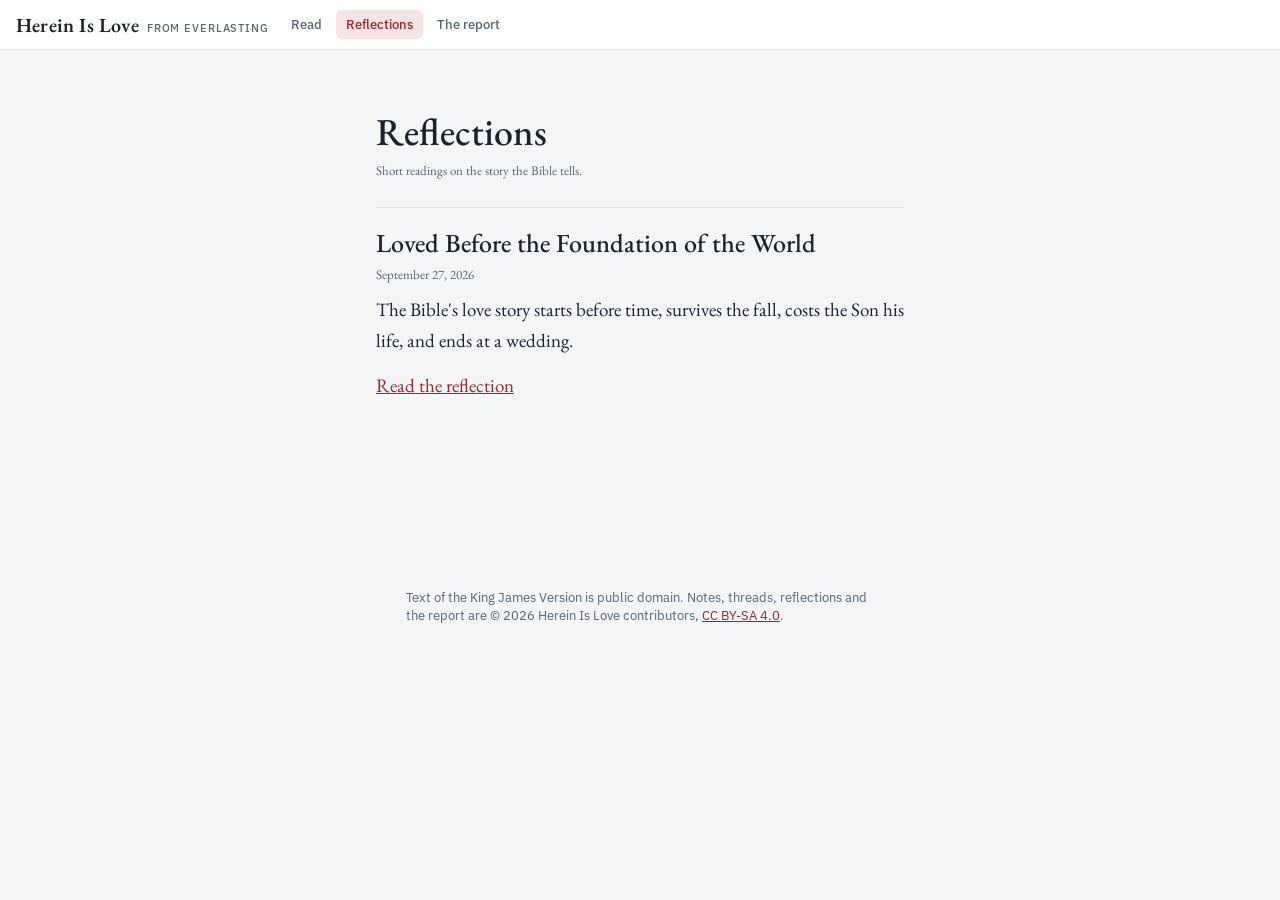
==== reflections.html @ a445bd6a "Add files via upload" ====
<!doctype html>
<html lang="en">
<head>
<meta charset="utf-8">
<meta name="viewport" content="width=device-width,initial-scale=1,viewport-fit=cover">
<title>Reflections · Herein Is Love</title>
<meta name="description" content="Short readings on the story the Bible tells, read in order.">
<link rel="preconnect" href="https://fonts.googleapis.com">
<link rel="preconnect" href="https://fonts.gstatic.com" crossorigin>
<link rel="stylesheet" href="https://fonts.googleapis.com/css2?family=EB+Garamond:ital,wght@0,400;0,500;0,600;1,400&family=IBM+Plex+Sans:wght@400;500;600&display=swap">
<link rel="stylesheet" href="assets/style.css">
</head>
<body>
<header class="bar">
  <div class="brand"><a href="./">Herein Is Love</a><small>From Everlasting</small></div>
  <nav class="nav" aria-label="Site"><a href="./">Read</a><a href="reflections.html" aria-current="page">Reflections</a><a href="report.html">The report</a></nav>
</header>
<main><article class="report" id="out"><p class="loading">Loading…</p></article></main>
<footer class="site-foot">Text of the King James Version is public domain. Notes, threads, reflections and the report are © 2026 Herein Is Love contributors, <a href="https://creativecommons.org/licenses/by-sa/4.0/">CC BY-SA 4.0</a>.</footer>
<script src="vendor/js-yaml.min.js"></script>
<script src="vendor/marked.umd.js"></script>
<script>
(async function () {
  const out = document.getElementById('out');
  const esc = t => String(t).replace(/[&<>"]/g, c => ({ '&': '&amp;', '<': '&lt;', '>': '&gt;', '"': '&quot;' }[c]));
  const get = u => fetch(u).then(r => { if (!r.ok) throw new Error(u); return r.text(); });
  const split = src => {
    const m = src.match(/^---\n([\s\S]*?)\n---\n?([\s\S]*)$/);
    return m ? { meta: jsyaml.load(m[1]) || {}, body: m[2] } : { meta: {}, body: src };
  };
  const fmtDate = d => {
    const iso = d instanceof Date ? d.toISOString().slice(0, 10) : String(d).slice(0, 10);
    const dt = new Date(iso + 'T12:00:00');
    return isNaN(dt) ? '' : dt.toLocaleDateString('en-US', { year: 'numeric', month: 'long', day: 'numeric' });
  };
  // "section 18" or "sections 18" in a reflection becomes a link into the reader
  const linkSections = html => html.replace(/\b(sections?) (\d+[a-z]?)\b/gi, (m, w, n) => `<a href="./#s${n}">${w} ${n}</a>`);

  try {
    const [files, timeline, threads] = await Promise.all([
      get('content/reflections/index.yaml').then(t => jsyaml.load(t) || []),
      get('content/timeline.yaml').then(t => jsyaml.load(t)),
      get('content/threads.yaml').then(t => jsyaml.load(t)),
    ]);
    const secTitle = {};
    timeline.forEach(p => p.sections.forEach(s => { secTitle[String(s.id)] = s.title; }));
    const reflections = await Promise.all(files.map(f => get('content/reflections/' + f).then(t => ({ slug: f.replace(/\.md$/, ''), ...split(t) }))));

    const showList = () => {
      document.title = 'Reflections · Herein Is Love';
      out.innerHTML = `<h1>Reflections</h1><p class="byline">Short readings on the story the Bible tells.</p>` +
        reflections.map(l => `<div class="thread"><h2 style="border:0;margin:0 0 4px;padding:0"><a href="#${esc(l.slug)}" style="color:inherit;text-decoration:none">${esc(l.meta.title || l.slug)}</a></h2>` +
          `<p class="byline" style="margin:0 0 8px">${esc(fmtDate(l.meta.date))}</p><p>${esc(l.meta.summary || '')}</p><p><a href="#${esc(l.slug)}">Read the reflection</a></p></div>`).join('');
      window.scrollTo(0, 0);
    };
    const showReflection = l => {
      document.title = (l.meta.title || l.slug) + ' · Herein Is Love';
      let html = `<p class="eyebrow"><a href="reflections.html">Reflections</a></p><h1>${esc(l.meta.title || l.slug)}</h1><p class="byline">${esc(fmtDate(l.meta.date))}</p>`;
      html += linkSections(marked.parse(l.body));
      const secs = (l.meta.sections || []).map(String).filter(s => secTitle[s]);
      if (secs.length || l.meta.thread) {
        html += `<h3>Read it in order</h3><div class="go">` +
          secs.map(s => `<a class="chip" href="./#s${esc(s)}"><b>${esc(s)}</b>${esc(secTitle[s])}</a>`).join('') + `</div>`;
        const th = threads.find(t => t.id === l.meta.thread);
        if (th) html += `<p style="margin-top:14px">Or follow the thread <a href="./#threads"><em>${esc(th.name)}</em></a>.</p>`;
      }
      out.innerHTML = html; window.scrollTo(0, 0);
    };
    const route = () => {
      const slug = decodeURIComponent(location.hash.slice(1));
      const l = reflections.find(x => x.slug === slug);
      l ? showReflection(l) : showList();
    };
    window.addEventListener('hashchange', route);
    route();
  } catch (e) {
    out.innerHTML = '<p class="loading">The reflections could not be loaded. Serve this folder (for example with GitHub Pages) rather than opening the file directly.</p>';
  }
})();
</script>
</body>
</html>
---- assets/style.css ----
:root{
  --bg:#F3F5F7; --surface:#FFFFFF; --ink:#1B222D; --muted:#5A6474; --line:#DCE1E7;
  --rubric:#A1262B; --rubric-soft:#F6E4E4; --hit:#FCEFB4;
  --serif:"EB Garamond", Garamond, "Times New Roman", serif;
  --sans:"IBM Plex Sans", system-ui, -apple-system, "Segoe UI", sans-serif;
}
@media (prefers-color-scheme: dark){
  :root:not([data-theme="light"]){
    --bg:#12151B; --surface:#1A1F28; --ink:#E3E6EB; --muted:#98A1B0; --line:#2B323E;
    --rubric:#E06A6E; --rubric-soft:#3A2226; --hit:#5A4A12; color-scheme:dark;
  }
}
:root[data-theme="dark"]{
  --bg:#12151B; --surface:#1A1F28; --ink:#E3E6EB; --muted:#98A1B0; --line:#2B323E;
  --rubric:#E06A6E; --rubric-soft:#3A2226; --hit:#5A4A12; color-scheme:dark;
}
*{box-sizing:border-box}
html,body{height:100%}
body{background:var(--bg);color:var(--ink);font-family:var(--sans);font-size:14px;margin:0}
button{font:inherit;color:inherit}
a{color:var(--rubric)}
:focus-visible{outline:2px solid var(--rubric);outline-offset:2px}

.bar{position:sticky;top:env(safe-area-inset-top,0px);z-index:5;background:var(--surface);border-bottom:1px solid var(--line);
  display:flex;align-items:center;gap:12px;padding:10px 16px;flex-wrap:wrap}
.brand{font-family:var(--serif);font-size:20px;font-weight:600;letter-spacing:.2px;white-space:nowrap}
.brand small{font-family:var(--sans);font-size:11px;font-weight:500;letter-spacing:.08em;text-transform:uppercase;color:var(--muted);margin-left:8px}
.toc-btn{display:none;border:1px solid var(--line);background:var(--bg);border-radius:6px;padding:6px 10px;cursor:pointer}
.search{flex:1;min-width:180px;display:flex;justify-content:flex-end}
.search input{width:100%;max-width:360px;padding:8px 12px;border:1px solid var(--line);border-radius:6px;background:var(--bg);color:var(--ink);font:inherit}

.layout{display:grid;grid-template-columns:300px minmax(0,1fr);min-height:calc(100% - 56px)}
.toc{border-right:1px solid var(--line);background:var(--surface);overflow-y:auto;height:calc(100vh - 56px);position:sticky;top:56px;padding:12px 0 40px}
.part{padding:14px 18px 4px;font-size:11px;font-weight:600;letter-spacing:.08em;text-transform:uppercase;color:var(--rubric)}
.part span{display:block;color:var(--muted);font-weight:500;letter-spacing:.02em;text-transform:none;font-size:12px;margin-top:2px}
.toc button.sec{display:grid;grid-template-columns:34px 1fr;gap:6px;width:100%;text-align:left;border:0;background:none;padding:5px 18px;cursor:pointer;color:var(--ink);line-height:1.35}
.toc button.sec .n{color:var(--muted);font-variant-numeric:tabular-nums}
.toc button.sec:hover{background:var(--bg)}
.toc button.sec[aria-current="true"]{background:var(--rubric-soft)}
.toc button.sec[aria-current="true"] .n{color:var(--rubric);font-weight:600}

main{padding-block:28px 80px;padding-inline:24px;min-width:0}
.page{max-width:40em;margin:0 auto}
.eyebrow{font-size:11px;font-weight:600;letter-spacing:.08em;text-transform:uppercase;color:var(--rubric)}
h1{font-family:var(--serif);font-weight:500;font-size:34px;line-height:1.15;margin:6px 0 4px;text-wrap:balance}
.date{font-family:var(--serif);font-style:italic;font-size:18px;color:var(--rubric);margin:0 0 4px}
.toc .dt{display:block;color:var(--muted);font-size:11.5px;margin-top:1px}
.refs{color:var(--muted);font-size:13px;margin-bottom:8px}
.progress{height:3px;background:var(--line);border-radius:2px;margin:14px 0 26px;overflow:hidden}
.progress i{display:block;height:100%;background:var(--rubric)}
h2.passage{font-family:var(--sans);font-size:12px;font-weight:600;letter-spacing:.08em;text-transform:uppercase;color:var(--muted);
  margin:34px 0 8px;padding-top:14px;border-top:1px solid var(--line)}
h2.passage:first-of-type{border-top:0;padding-top:0;margin-top:10px}
.chap{font-family:var(--serif);font-size:19.5px;line-height:1.72;margin:0 0 18px}
.chap .cn{font-family:var(--serif);float:left;font-size:44px;line-height:.9;color:var(--rubric);margin:4px 10px 0 0;font-weight:500}
.chap .cl{display:block;font-family:var(--sans);font-size:12px;font-weight:600;color:var(--muted);letter-spacing:.04em;margin-bottom:2px}
sup.v{font-family:var(--sans);font-size:10.5px;color:var(--rubric);font-weight:600;margin:0 3px 0 5px;vertical-align:super;line-height:0}
.verse.flash{background:var(--hit);border-radius:3px}
.note{font-family:var(--serif);font-size:19px;line-height:1.6;color:var(--muted);font-style:italic;border-left:3px solid var(--rubric);padding:4px 0 4px 16px;margin:18px 0}
.study{border:1px solid var(--line);background:var(--surface);border-radius:10px;padding:14px 18px 6px;margin:18px 0 26px}
.study-h{font-size:11px;font-weight:600;letter-spacing:.08em;text-transform:uppercase;color:var(--rubric);display:flex;justify-content:space-between;gap:12px;flex-wrap:wrap}
.study-h span{color:var(--muted);font-weight:500;letter-spacing:.02em;text-transform:none}
.study ul{list-style:none;margin:8px 0 0;padding:0}
.study li{padding:9px 0;border-top:1px solid var(--line);font-size:14.5px;line-height:1.55}
.study li:first-child{border-top:0}
.go{display:flex;flex-wrap:wrap;gap:6px;margin-top:6px}
.go button{text-align:left;border:1px solid var(--line);background:var(--bg);border-radius:999px;padding:3px 10px;font-size:12px;cursor:pointer;color:var(--ink)}
.go button:hover{border-color:var(--rubric);color:var(--rubric)}
.go button b{color:var(--rubric);font-weight:600;margin-right:4px}
.toc button.threads{display:block;width:calc(100% - 24px);margin:4px 12px 8px;text-align:left;border:1px solid var(--line);background:var(--bg);border-radius:8px;padding:8px 12px;cursor:pointer;font-weight:500}
.toc button.threads:hover,.toc button.threads[aria-current="true"]{border-color:var(--rubric);color:var(--rubric)}
.thread{margin:26px 0;padding-top:18px;border-top:1px solid var(--line)}
.thread h2{font-family:var(--serif);font-weight:500;font-size:24px;margin:0 0 6px}
.thread p{font-family:var(--serif);font-size:18px;line-height:1.55;margin:0 0 10px;color:var(--ink)}
.pager{display:flex;justify-content:space-between;gap:12px;margin-top:44px;padding-top:18px;border-top:1px solid var(--line);flex-wrap:wrap}
.pager button{border:1px solid var(--line);background:var(--surface);border-radius:8px;padding:10px 14px;cursor:pointer;text-align:left;max-width:48%;min-width:140px}
.pager button:hover{border-color:var(--rubric)}
.pager small{display:block;color:var(--muted);font-size:11px;letter-spacing:.06em;text-transform:uppercase;margin-bottom:2px}
.pager button[disabled]{visibility:hidden}
.foot{margin-top:28px;color:var(--muted);font-size:12.5px;line-height:1.5}

.results h1{font-size:28px}
.res{display:block;width:100%;text-align:left;border:0;border-bottom:1px solid var(--line);background:none;padding:12px 2px;cursor:pointer}
.res b{font-family:var(--sans);font-size:12px;color:var(--rubric);font-weight:600}
.res em{font-style:normal;color:var(--muted);font-size:12px;margin-left:8px}
.res p{margin:4px 0 0;font-family:var(--serif);font-size:17px;line-height:1.5}
mark{background:var(--hit);color:inherit;border-radius:2px}

@media (max-width:820px){
  .toc-btn{display:inline-block}
  .layout{grid-template-columns:1fr}
  .toc{position:fixed;inset:0 auto 0 0;width:min(86vw,340px);height:100%;top:0;z-index:10;transform:translateX(-105%);transition:transform .2s ease;
    box-shadow:0 0 0 100vmax rgba(0,0,0,0);padding-top:calc(env(safe-area-inset-top,0px) + 12px)}
  body.toc-open .toc{transform:none;box-shadow:0 0 0 100vmax rgba(0,0,0,.35)}
  main{padding-inline:16px}
  h1{font-size:28px}
  .chap{font-size:18.5px}
  .pager button{max-width:100%;flex:1}
}
@media (prefers-reduced-motion: reduce){.toc{transition:none}}

/* site additions */
.brand a{color:inherit;text-decoration:none}
.nav{display:flex;gap:4px}
.nav a{font-size:13px;font-weight:500;color:var(--muted);text-decoration:none;padding:6px 10px;border-radius:6px}
.nav a:hover,.nav a[aria-current="page"]{color:var(--rubric);background:var(--rubric-soft)}
.note p{margin:0 0 10px}.note p:last-child{margin:0}
.loading{color:var(--muted);font-family:var(--serif);font-style:italic;font-size:18px;padding:40px 0}

.site-foot{max-width:40em;margin:0 auto;padding:0 16px 48px;color:var(--muted);font-size:12.5px;line-height:1.5}

/* report page */
.report{max-width:40em;margin:0 auto;padding:32px 16px 80px}
.report h1{font-size:38px;margin:0 0 6px}
.report h2{font-family:var(--serif);font-weight:500;font-size:26px;margin:44px 0 10px;padding-top:18px;border-top:1px solid var(--line)}
.report h3{font-family:var(--sans);font-size:12px;font-weight:600;letter-spacing:.08em;text-transform:uppercase;color:var(--rubric);margin:28px 0 8px}
.report p,.report li{font-family:var(--serif);font-size:19px;line-height:1.65}
.report p{margin:0 0 14px}
.report strong{font-family:var(--sans);font-size:.78em;font-weight:600;letter-spacing:.02em;color:var(--rubric)}
.report table{border-collapse:collapse;width:100%;margin:10px 0 20px;font-size:14.5px}
.report th,.report td{border-bottom:1px solid var(--line);padding:8px 10px;text-align:left;vertical-align:top}
.report th{font-size:12px;letter-spacing:.06em;text-transform:uppercase;color:var(--muted)}
.report .table-wrap{overflow-x:auto}
.report .byline{color:var(--muted);font-size:13px;margin-bottom:24px}
.report .toc-list{columns:2;column-gap:24px;padding:0;list-style:none;margin:0 0 20px}
.report .toc-list li{font-family:var(--sans);font-size:14px;line-height:1.5;break-inside:avoid;padding:2px 0}
@media (max-width:620px){.report .toc-list{columns:1}.report h1{font-size:30px}}
.go a.chip{display:inline-block;border:1px solid var(--line);background:var(--surface);border-radius:999px;padding:3px 10px;font-family:var(--sans);font-size:12px;color:var(--ink);text-decoration:none}
.go a.chip:hover{border-color:var(--rubric);color:var(--rubric)}
.go a.chip b{color:var(--rubric);font-weight:600;margin-right:4px}
.report .eyebrow a{color:inherit;text-decoration:none}
.report h2 a{color:inherit}
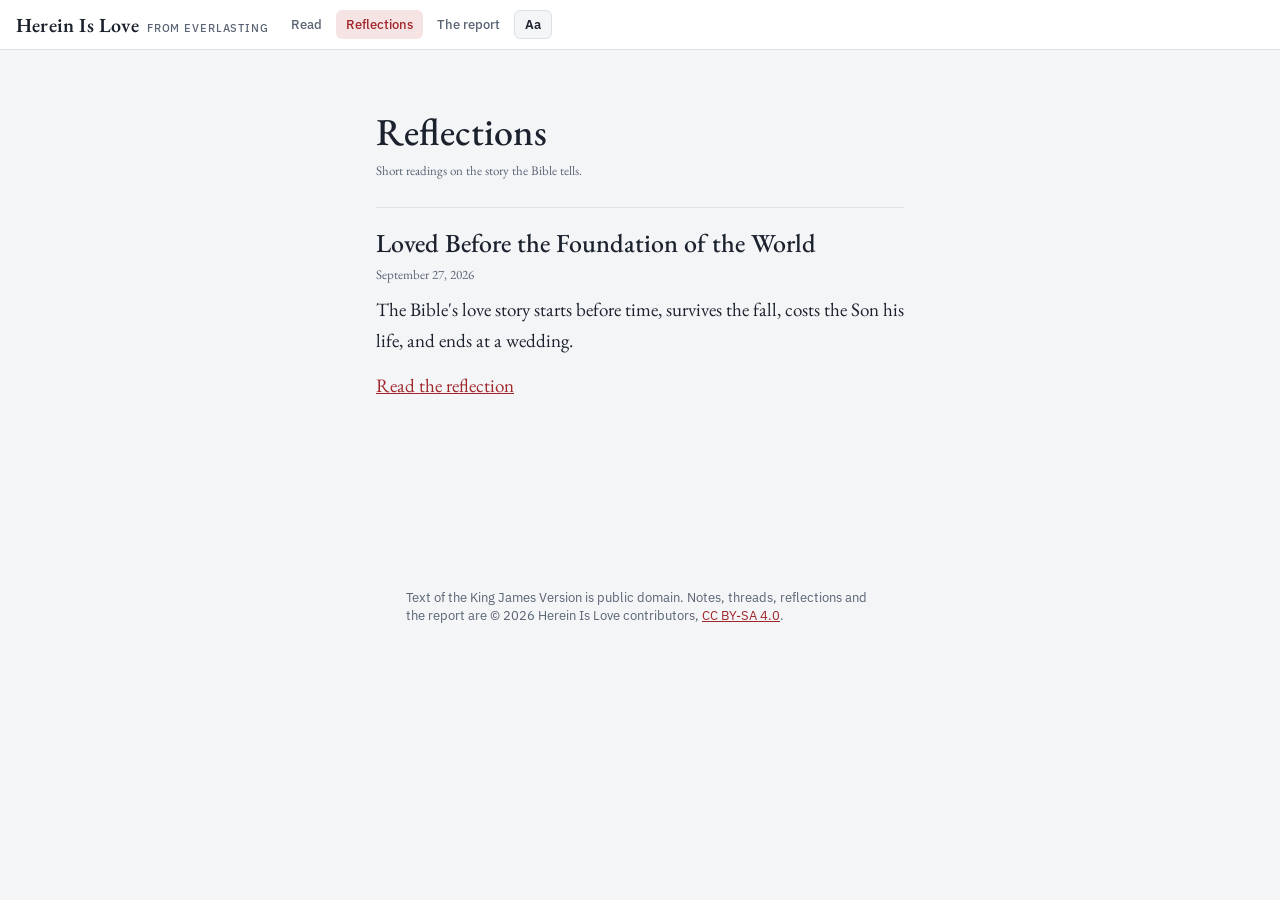
==== commit 9f1bdcd0: "Add files via upload" ====
--- a/reflections.html
+++ b/reflections.html
@@ -9,6 +9,7 @@
 <link rel="preconnect" href="https://fonts.gstatic.com" crossorigin>
 <link rel="stylesheet" href="https://fonts.googleapis.com/css2?family=EB+Garamond:ital,wght@0,400;0,500;0,600;1,400&family=IBM+Plex+Sans:wght@400;500;600&display=swap">
 <link rel="stylesheet" href="assets/style.css">
+<script src="assets/textsize.js"></script>
 </head>
 <body>
 <header class="bar">
@@ -19,6 +20,7 @@
 <footer class="site-foot">Text of the King James Version is public domain. Notes, threads, reflections and the report are © 2026 Herein Is Love contributors, <a href="https://creativecommons.org/licenses/by-sa/4.0/">CC BY-SA 4.0</a>.</footer>
 <script src="vendor/js-yaml.min.js"></script>
 <script src="vendor/marked.umd.js"></script>
+<script src="assets/listen.js"></script>
 <script>
 (async function () {
   const out = document.getElementById('out');
@@ -47,6 +49,7 @@
     const reflections = await Promise.all(files.map(f => get('content/reflections/' + f).then(t => ({ slug: f.replace(/\.md$/, ''), ...split(t) }))));
 
     const showList = () => {
+      Listen.stop();
       document.title = 'Reflections · Herein Is Love';
       out.innerHTML = `<h1>Reflections</h1><p class="byline">Short readings on the story the Bible tells.</p>` +
         reflections.map(l => `<div class="thread"><h2 style="border:0;margin:0 0 4px;padding:0"><a href="#${esc(l.slug)}" style="color:inherit;text-decoration:none">${esc(l.meta.title || l.slug)}</a></h2>` +
@@ -54,6 +57,7 @@
       window.scrollTo(0, 0);
     };
     const showReflection = l => {
+      Listen.stop();
       document.title = (l.meta.title || l.slug) + ' · Herein Is Love';
       let html = `<p class="eyebrow"><a href="reflections.html">Reflections</a></p><h1>${esc(l.meta.title || l.slug)}</h1><p class="byline">${esc(fmtDate(l.meta.date))}</p>`;
       html += linkSections(marked.parse(l.body));
@@ -65,6 +69,8 @@
         if (th) html += `<p style="margin-top:14px">Or follow the thread <a href="./#threads"><em>${esc(th.name)}</em></a>.</p>`;
       }
       out.innerHTML = html; window.scrollTo(0, 0);
+      Listen.setup({ collect: () => Listen.collectArticle(out, /^Read it in order$/i) });
+      Listen.button(out.querySelector('.byline'), 'afterend');
     };
     const route = () => {
       const slug = decodeURIComponent(location.hash.slice(1));
--- a/assets/style.css
+++ b/assets/style.css
@@ -15,8 +15,8 @@
   --rubric:#E06A6E; --rubric-soft:#3A2226; --hit:#5A4A12; color-scheme:dark;
 }
 *{box-sizing:border-box}
-html,body{height:100%}
-body{background:var(--bg);color:var(--ink);font-family:var(--sans);font-size:14px;margin:0}
+html{height:100%}body{min-height:100%}
+body{background:var(--bg);color:var(--ink);font-family:var(--sans);font-size:calc(14px*var(--ts,1));margin:0}
 button{font:inherit;color:inherit}
 a{color:var(--rubric)}
 :focus-visible{outline:2px solid var(--rubric);outline-offset:2px}
@@ -31,8 +31,8 @@
 
 .layout{display:grid;grid-template-columns:300px minmax(0,1fr);min-height:calc(100% - 56px)}
 .toc{border-right:1px solid var(--line);background:var(--surface);overflow-y:auto;height:calc(100vh - 56px);position:sticky;top:56px;padding:12px 0 40px}
-.part{padding:14px 18px 4px;font-size:11px;font-weight:600;letter-spacing:.08em;text-transform:uppercase;color:var(--rubric)}
-.part span{display:block;color:var(--muted);font-weight:500;letter-spacing:.02em;text-transform:none;font-size:12px;margin-top:2px}
+.part{padding:14px 18px 4px;font-size:calc(11px*var(--ts,1));font-weight:600;letter-spacing:.08em;text-transform:uppercase;color:var(--rubric)}
+.part span{display:block;color:var(--muted);font-weight:500;letter-spacing:.02em;text-transform:none;font-size:calc(12px*var(--ts,1));margin-top:2px}
 .toc button.sec{display:grid;grid-template-columns:34px 1fr;gap:6px;width:100%;text-align:left;border:0;background:none;padding:5px 18px;cursor:pointer;color:var(--ink);line-height:1.35}
 .toc button.sec .n{color:var(--muted);font-variant-numeric:tabular-nums}
 .toc button.sec:hover{background:var(--bg)}
@@ -41,49 +41,49 @@
 
 main{padding-block:28px 80px;padding-inline:24px;min-width:0}
 .page{max-width:40em;margin:0 auto}
-.eyebrow{font-size:11px;font-weight:600;letter-spacing:.08em;text-transform:uppercase;color:var(--rubric)}
-h1{font-family:var(--serif);font-weight:500;font-size:34px;line-height:1.15;margin:6px 0 4px;text-wrap:balance}
-.date{font-family:var(--serif);font-style:italic;font-size:18px;color:var(--rubric);margin:0 0 4px}
-.toc .dt{display:block;color:var(--muted);font-size:11.5px;margin-top:1px}
-.refs{color:var(--muted);font-size:13px;margin-bottom:8px}
+.eyebrow{font-size:calc(11px*var(--ts,1));font-weight:600;letter-spacing:.08em;text-transform:uppercase;color:var(--rubric)}
+h1{font-family:var(--serif);font-weight:500;font-size:calc(34px*var(--ts,1));line-height:1.15;margin:6px 0 4px;text-wrap:balance}
+.date{font-family:var(--serif);font-style:italic;font-size:calc(18px*var(--ts,1));color:var(--rubric);margin:0 0 4px}
+.toc .dt{display:block;color:var(--muted);font-size:calc(11.5px*var(--ts,1));margin-top:1px}
+.refs{color:var(--muted);font-size:calc(13px*var(--ts,1));margin-bottom:8px}
 .progress{height:3px;background:var(--line);border-radius:2px;margin:14px 0 26px;overflow:hidden}
 .progress i{display:block;height:100%;background:var(--rubric)}
-h2.passage{font-family:var(--sans);font-size:12px;font-weight:600;letter-spacing:.08em;text-transform:uppercase;color:var(--muted);
+h2.passage{font-family:var(--sans);font-size:calc(12px*var(--ts,1));font-weight:600;letter-spacing:.08em;text-transform:uppercase;color:var(--muted);
   margin:34px 0 8px;padding-top:14px;border-top:1px solid var(--line)}
 h2.passage:first-of-type{border-top:0;padding-top:0;margin-top:10px}
-.chap{font-family:var(--serif);font-size:19.5px;line-height:1.72;margin:0 0 18px}
-.chap .cn{font-family:var(--serif);float:left;font-size:44px;line-height:.9;color:var(--rubric);margin:4px 10px 0 0;font-weight:500}
-.chap .cl{display:block;font-family:var(--sans);font-size:12px;font-weight:600;color:var(--muted);letter-spacing:.04em;margin-bottom:2px}
-sup.v{font-family:var(--sans);font-size:10.5px;color:var(--rubric);font-weight:600;margin:0 3px 0 5px;vertical-align:super;line-height:0}
+.chap{font-family:var(--serif);font-size:calc(19.5px*var(--ts,1));line-height:1.72;margin:0 0 18px}
+.chap .cn{font-family:var(--serif);float:left;font-size:calc(44px*var(--ts,1));line-height:.9;color:var(--rubric);margin:4px 10px 0 0;font-weight:500}
+.chap .cl{display:block;font-family:var(--sans);font-size:calc(12px*var(--ts,1));font-weight:600;color:var(--muted);letter-spacing:.04em;margin-bottom:2px}
+sup.v{font-family:var(--sans);font-size:calc(10.5px*var(--ts,1));color:var(--rubric);font-weight:600;margin:0 3px 0 5px;vertical-align:super;line-height:0}
 .verse.flash{background:var(--hit);border-radius:3px}
-.note{font-family:var(--serif);font-size:19px;line-height:1.6;color:var(--muted);font-style:italic;border-left:3px solid var(--rubric);padding:4px 0 4px 16px;margin:18px 0}
+.note{font-family:var(--serif);font-size:calc(19px*var(--ts,1));line-height:1.6;color:var(--muted);font-style:italic;border-left:3px solid var(--rubric);padding:4px 0 4px 16px;margin:18px 0}
 .study{border:1px solid var(--line);background:var(--surface);border-radius:10px;padding:14px 18px 6px;margin:18px 0 26px}
-.study-h{font-size:11px;font-weight:600;letter-spacing:.08em;text-transform:uppercase;color:var(--rubric);display:flex;justify-content:space-between;gap:12px;flex-wrap:wrap}
+.study-h{font-size:calc(11px*var(--ts,1));font-weight:600;letter-spacing:.08em;text-transform:uppercase;color:var(--rubric);display:flex;justify-content:space-between;gap:12px;flex-wrap:wrap}
 .study-h span{color:var(--muted);font-weight:500;letter-spacing:.02em;text-transform:none}
 .study ul{list-style:none;margin:8px 0 0;padding:0}
-.study li{padding:9px 0;border-top:1px solid var(--line);font-size:14.5px;line-height:1.55}
+.study li{padding:9px 0;border-top:1px solid var(--line);font-size:calc(14.5px*var(--ts,1));line-height:1.55}
 .study li:first-child{border-top:0}
 .go{display:flex;flex-wrap:wrap;gap:6px;margin-top:6px}
-.go button{text-align:left;border:1px solid var(--line);background:var(--bg);border-radius:999px;padding:3px 10px;font-size:12px;cursor:pointer;color:var(--ink)}
+.go button{text-align:left;border:1px solid var(--line);background:var(--bg);border-radius:999px;padding:3px 10px;font-size:calc(12px*var(--ts,1));cursor:pointer;color:var(--ink)}
 .go button:hover{border-color:var(--rubric);color:var(--rubric)}
 .go button b{color:var(--rubric);font-weight:600;margin-right:4px}
 .toc button.threads{display:block;width:calc(100% - 24px);margin:4px 12px 8px;text-align:left;border:1px solid var(--line);background:var(--bg);border-radius:8px;padding:8px 12px;cursor:pointer;font-weight:500}
 .toc button.threads:hover,.toc button.threads[aria-current="true"]{border-color:var(--rubric);color:var(--rubric)}
 .thread{margin:26px 0;padding-top:18px;border-top:1px solid var(--line)}
-.thread h2{font-family:var(--serif);font-weight:500;font-size:24px;margin:0 0 6px}
-.thread p{font-family:var(--serif);font-size:18px;line-height:1.55;margin:0 0 10px;color:var(--ink)}
+.thread h2{font-family:var(--serif);font-weight:500;font-size:calc(24px*var(--ts,1));margin:0 0 6px}
+.thread p{font-family:var(--serif);font-size:calc(18px*var(--ts,1));line-height:1.55;margin:0 0 10px;color:var(--ink)}
 .pager{display:flex;justify-content:space-between;gap:12px;margin-top:44px;padding-top:18px;border-top:1px solid var(--line);flex-wrap:wrap}
 .pager button{border:1px solid var(--line);background:var(--surface);border-radius:8px;padding:10px 14px;cursor:pointer;text-align:left;max-width:48%;min-width:140px}
 .pager button:hover{border-color:var(--rubric)}
-.pager small{display:block;color:var(--muted);font-size:11px;letter-spacing:.06em;text-transform:uppercase;margin-bottom:2px}
+.pager small{display:block;color:var(--muted);font-size:calc(11px*var(--ts,1));letter-spacing:.06em;text-transform:uppercase;margin-bottom:2px}
 .pager button[disabled]{visibility:hidden}
-.foot{margin-top:28px;color:var(--muted);font-size:12.5px;line-height:1.5}
+.foot{margin-top:28px;color:var(--muted);font-size:calc(12.5px*var(--ts,1));line-height:1.5}
 
-.results h1{font-size:28px}
+.results h1{font-size:calc(28px*var(--ts,1))}
 .res{display:block;width:100%;text-align:left;border:0;border-bottom:1px solid var(--line);background:none;padding:12px 2px;cursor:pointer}
-.res b{font-family:var(--sans);font-size:12px;color:var(--rubric);font-weight:600}
-.res em{font-style:normal;color:var(--muted);font-size:12px;margin-left:8px}
-.res p{margin:4px 0 0;font-family:var(--serif);font-size:17px;line-height:1.5}
+.res b{font-family:var(--sans);font-size:calc(12px*var(--ts,1));color:var(--rubric);font-weight:600}
+.res em{font-style:normal;color:var(--muted);font-size:calc(12px*var(--ts,1));margin-left:8px}
+.res p{margin:4px 0 0;font-family:var(--serif);font-size:calc(17px*var(--ts,1));line-height:1.5}
 mark{background:var(--hit);color:inherit;border-radius:2px}
 
 @media (max-width:820px){
@@ -93,40 +93,69 @@
     box-shadow:0 0 0 100vmax rgba(0,0,0,0);padding-top:calc(env(safe-area-inset-top,0px) + 12px)}
   body.toc-open .toc{transform:none;box-shadow:0 0 0 100vmax rgba(0,0,0,.35)}
   main{padding-inline:16px}
-  h1{font-size:28px}
-  .chap{font-size:18.5px}
+  h1{font-size:calc(28px*var(--ts,1))}
+  .chap{font-size:calc(18.5px*var(--ts,1))}
   .pager button{max-width:100%;flex:1}
 }
 @media (prefers-reduced-motion: reduce){.toc{transition:none}}
 
 /* site additions */
 .brand a{color:inherit;text-decoration:none}
-.nav{display:flex;gap:4px}
+.nav{display:flex;gap:4px;align-items:center}
 .nav a{font-size:13px;font-weight:500;color:var(--muted);text-decoration:none;padding:6px 10px;border-radius:6px}
 .nav a:hover,.nav a[aria-current="page"]{color:var(--rubric);background:var(--rubric-soft)}
 .note p{margin:0 0 10px}.note p:last-child{margin:0}
-.loading{color:var(--muted);font-family:var(--serif);font-style:italic;font-size:18px;padding:40px 0}
+.loading{color:var(--muted);font-family:var(--serif);font-style:italic;font-size:calc(18px*var(--ts,1));padding:40px 0}
 
-.site-foot{max-width:40em;margin:0 auto;padding:0 16px 48px;color:var(--muted);font-size:12.5px;line-height:1.5}
+.site-foot{max-width:40em;margin:0 auto;padding:0 16px 48px;color:var(--muted);font-size:calc(12.5px*var(--ts,1));line-height:1.5}
 
 /* report page */
 .report{max-width:40em;margin:0 auto;padding:32px 16px 80px}
-.report h1{font-size:38px;margin:0 0 6px}
-.report h2{font-family:var(--serif);font-weight:500;font-size:26px;margin:44px 0 10px;padding-top:18px;border-top:1px solid var(--line)}
-.report h3{font-family:var(--sans);font-size:12px;font-weight:600;letter-spacing:.08em;text-transform:uppercase;color:var(--rubric);margin:28px 0 8px}
-.report p,.report li{font-family:var(--serif);font-size:19px;line-height:1.65}
+.report h1{font-size:calc(38px*var(--ts,1));margin:0 0 6px}
+.report h2{font-family:var(--serif);font-weight:500;font-size:calc(26px*var(--ts,1));margin:44px 0 10px;padding-top:18px;border-top:1px solid var(--line)}
+.report h3{font-family:var(--sans);font-size:calc(12px*var(--ts,1));font-weight:600;letter-spacing:.08em;text-transform:uppercase;color:var(--rubric);margin:28px 0 8px}
+.report p,.report li{font-family:var(--serif);font-size:calc(19px*var(--ts,1));line-height:1.65}
 .report p{margin:0 0 14px}
 .report strong{font-family:var(--sans);font-size:.78em;font-weight:600;letter-spacing:.02em;color:var(--rubric)}
-.report table{border-collapse:collapse;width:100%;margin:10px 0 20px;font-size:14.5px}
+.report table{border-collapse:collapse;width:100%;margin:10px 0 20px;font-size:calc(14.5px*var(--ts,1))}
 .report th,.report td{border-bottom:1px solid var(--line);padding:8px 10px;text-align:left;vertical-align:top}
-.report th{font-size:12px;letter-spacing:.06em;text-transform:uppercase;color:var(--muted)}
+.report th{font-size:calc(12px*var(--ts,1));letter-spacing:.06em;text-transform:uppercase;color:var(--muted)}
 .report .table-wrap{overflow-x:auto}
-.report .byline{color:var(--muted);font-size:13px;margin-bottom:24px}
+.report .byline{color:var(--muted);font-size:calc(13px*var(--ts,1));margin-bottom:24px}
 .report .toc-list{columns:2;column-gap:24px;padding:0;list-style:none;margin:0 0 20px}
-.report .toc-list li{font-family:var(--sans);font-size:14px;line-height:1.5;break-inside:avoid;padding:2px 0}
-@media (max-width:620px){.report .toc-list{columns:1}.report h1{font-size:30px}}
-.go a.chip{display:inline-block;border:1px solid var(--line);background:var(--surface);border-radius:999px;padding:3px 10px;font-family:var(--sans);font-size:12px;color:var(--ink);text-decoration:none}
+.report .toc-list li{font-family:var(--sans);font-size:calc(14px*var(--ts,1));line-height:1.5;break-inside:avoid;padding:2px 0}
+@media (max-width:620px){.report .toc-list{columns:1}.report h1{font-size:calc(30px*var(--ts,1))}}
+.go a.chip{display:inline-block;border:1px solid var(--line);background:var(--surface);border-radius:999px;padding:3px 10px;font-family:var(--sans);font-size:calc(12px*var(--ts,1));color:var(--ink);text-decoration:none}
 .go a.chip:hover{border-color:var(--rubric);color:var(--rubric)}
 .go a.chip b{color:var(--rubric);font-weight:600;margin-right:4px}
 .report .eyebrow a{color:inherit;text-decoration:none}
 .report h2 a{color:inherit}
+
+/* Listen */
+.listen-btn{display:inline-flex;align-items:center;gap:6px;margin:0 0 14px;border:1px solid var(--rubric);background:var(--surface);color:var(--rubric);border-radius:999px;padding:6px 14px;font:500 calc(13px*var(--ts,1)) var(--sans);cursor:pointer}
+.listen-btn:hover{background:var(--rubric-soft)}
+.speaking{background:var(--hit);border-radius:3px;box-shadow:0 0 0 3px var(--hit)}
+.cn.speaking{box-shadow:none}
+.listen-bar{position:fixed;left:0;right:0;bottom:0;z-index:20;display:flex;align-items:center;gap:8px;flex-wrap:wrap;
+  padding:10px 16px calc(10px + env(safe-area-inset-bottom,0px));background:var(--surface);border-top:1px solid var(--line);box-shadow:0 -4px 16px rgba(0,0,0,.08);font-family:var(--sans);font-size:13px}
+.listen-bar[hidden]{display:none}
+.listen-bar button{border:1px solid var(--line);background:var(--bg);color:var(--ink);border-radius:8px;min-width:40px;height:36px;font-size:15px;cursor:pointer}
+.listen-bar button.main{background:var(--rubric);border-color:var(--rubric);color:#fff}
+.listen-bar button[data-a="stop"]{margin-left:auto}
+.listen-label{color:var(--muted);min-width:0;flex:1 1 120px;white-space:nowrap;overflow:hidden;text-overflow:ellipsis}
+.listen-opt{color:var(--muted);display:flex;align-items:center;gap:4px}
+.listen-opt select{font:inherit;color:var(--ink);background:var(--bg);border:1px solid var(--line);border-radius:6px;padding:4px;max-width:180px}
+body.listening{padding-bottom:72px}
+@media (max-width:620px){.listen-label{display:none}.listen-bar{gap:6px}.listen-bar button[data-a="stop"]{order:5}.listen-voice{order:10;flex-basis:100%}.listen-voice select{max-width:none;flex:1}}
+
+/* Text size control */
+.ts-wrap{position:relative}
+.ts-btn{border:1px solid var(--line);background:var(--bg);color:var(--ink);border-radius:6px;padding:5px 10px;font:600 13px var(--sans);cursor:pointer}
+.ts-btn:hover,.ts-btn[aria-expanded="true"]{border-color:var(--rubric);color:var(--rubric)}
+.ts-pop{position:absolute;right:0;top:calc(100% + 6px);z-index:30;display:flex;align-items:center;gap:6px;padding:8px;background:var(--surface);border:1px solid var(--line);border-radius:10px;box-shadow:0 6px 20px rgba(0,0,0,.12);white-space:nowrap}
+.ts-pop[hidden]{display:none}
+.ts-pop button{border:1px solid var(--line);background:var(--bg);color:var(--ink);border-radius:8px;width:40px;height:36px;cursor:pointer;font-family:var(--serif)}
+.ts-pop button:disabled{opacity:.35;cursor:default}
+.ts-pop .ts-small{font-size:14px}.ts-pop .ts-big{font-size:21px}
+.ts-pop output{min-width:48px;text-align:center;font:500 13px var(--sans);color:var(--muted)}
+.ts-pop .ts-reset{width:auto;padding:0 10px;font:500 12px var(--sans);color:var(--muted)}
